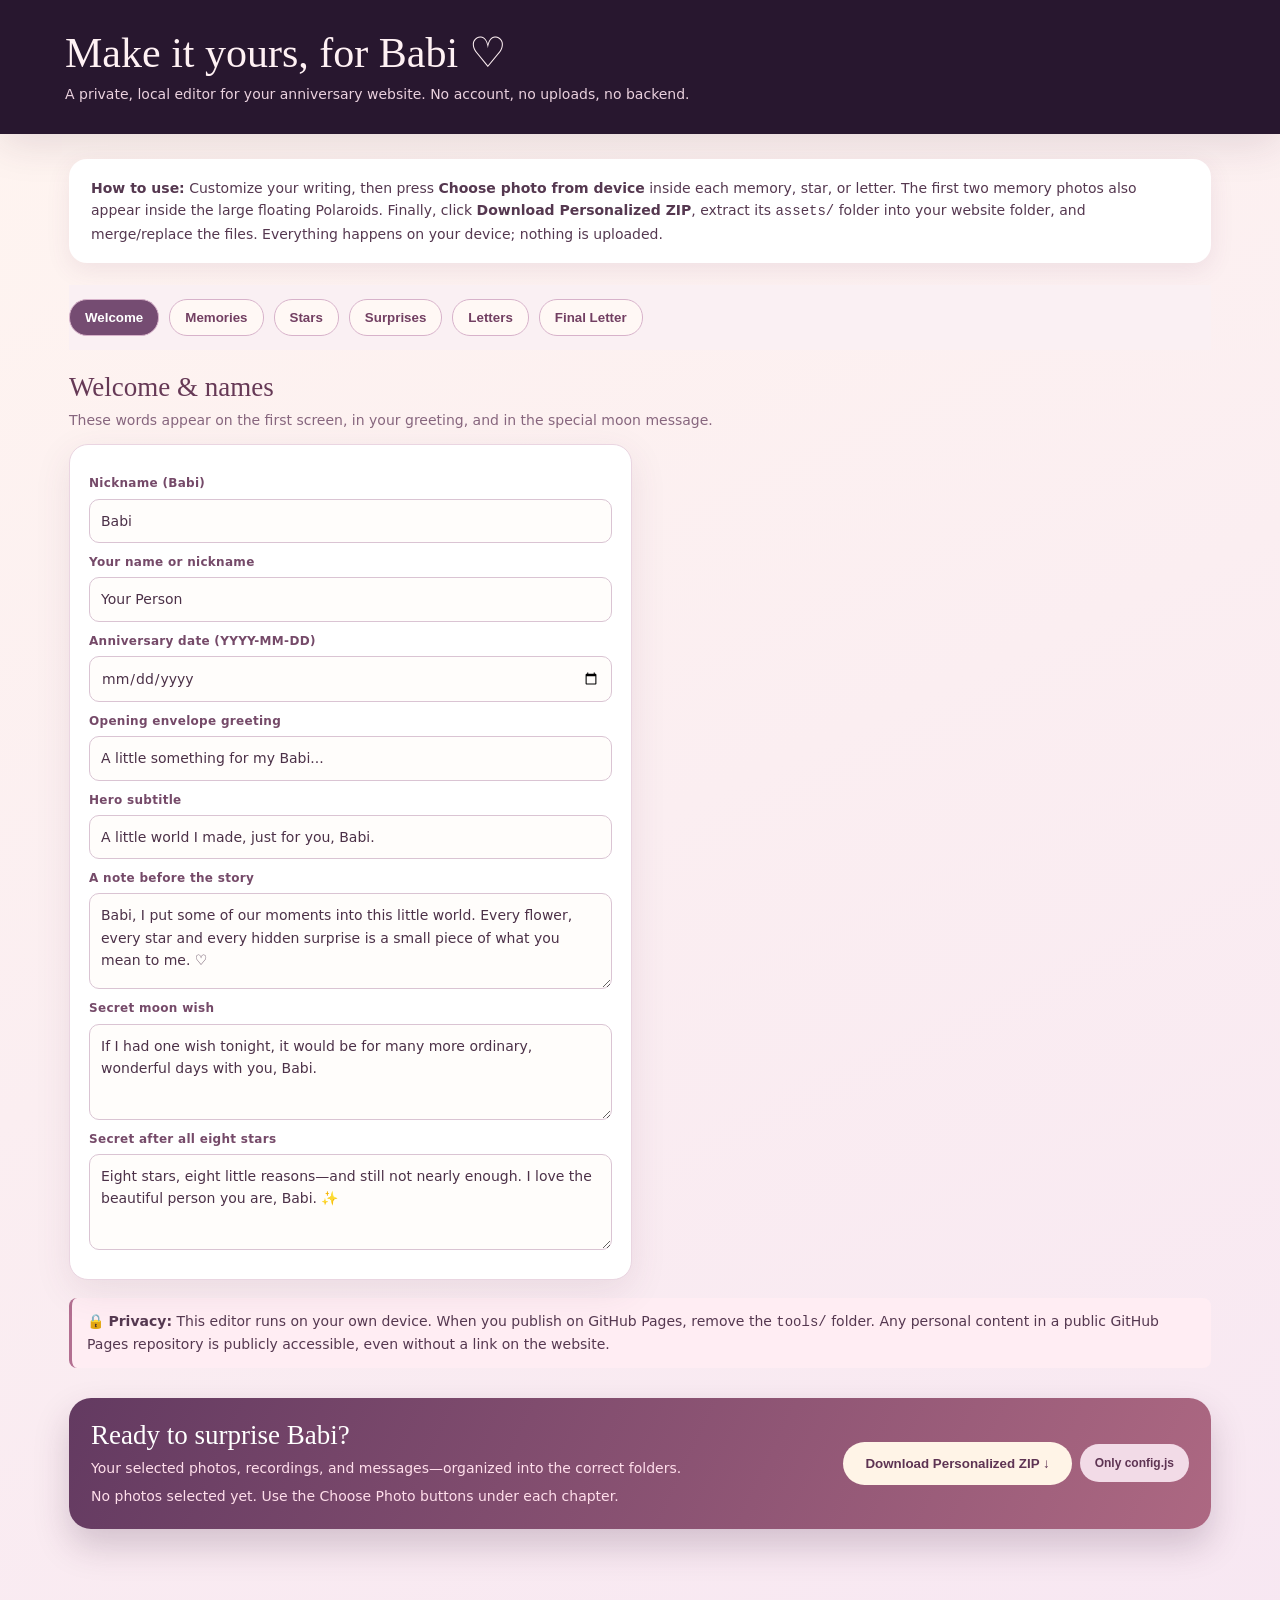
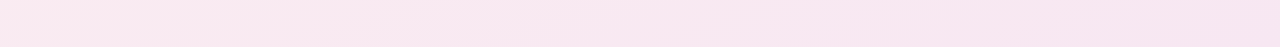
==== tools/personalize.html @ cafdb763 "Add files via upload" ====
<!doctype html>
<html lang="en">
<head>
<meta charset="utf-8"><meta name="viewport" content="width=device-width,initial-scale=1">
<meta name="robots" content="noindex,nofollow"><title>Personalize Babi's Anniversary Site</title>
<style>
:root{--night:#27172e;--rose:#efc7d6;--cream:#fff7f2;--ink:#553850;--muted:#876a81}
*{box-sizing:border-box}body{margin:0;background:linear-gradient(155deg,#fff5f0,#f7e7f2);font:14px/1.6 system-ui,"Segoe UI",sans-serif;color:var(--ink);min-height:100vh}.top{background:#28172f;color:#fff1f4;padding:28px max(22px,calc((100% - 1150px)/2));box-shadow:0 9px 40px #42213a22}.top h1{font:normal 42px/1.2 Georgia,serif;margin:0 0 5px}.top p{margin:0;color:#ead1de}.shell{max-width:1180px;margin:25px auto;padding:0 19px 45px}.steps{background:white;border-radius:18px;padding:18px 22px;margin:0 0 22px;box-shadow:0 7px 25px #6e3f6a19}.steps p{margin:0}.toolbar{display:flex;gap:10px;flex-wrap:wrap;position:sticky;top:0;background:#faf0f3e8;backdrop-filter:blur(13px);padding:14px 0;z-index:20}.tab{border:1px solid #d7b2ca;background:#fff8f5;border-radius:18px;padding:10px 15px;color:#723f62;cursor:pointer;font-weight:600}.tab[aria-selected=true]{background:#754c72;color:white}.panel{display:none}.panel.active{display:block}.intro{margin:0 0 13px;color:#87667e}.cards{display:grid;grid-template-columns:repeat(2,minmax(0,1fr));gap:16px}.edit-card,.basic{border:1px solid #ead5e1;border-radius:19px;padding:19px;background:#fff;box-shadow:0 11px 36px #5e37571a}.edit-card h3{font:normal 21px Georgia,serif;margin:0 0 12px;color:#663756}.group{display:flex;flex-direction:column;gap:5px;margin:10px 0}label{font-size:12px;letter-spacing:.3px;font-weight:650;color:#754a69}input,textarea,select{background:#fffdfb;border:1px solid #dac4d3;border-radius:10px;padding:10px 11px;font:inherit;color:#4c3148;width:100%;min-width:0}textarea{min-height:96px;resize:vertical}input:focus-visible,textarea:focus-visible,select:focus-visible{outline:3px solid #e3b3d1}small{color:var(--muted)}.editor-actions{display:flex;gap:9px;flex-wrap:wrap;margin:15px 0 10px}.action{border:0;background:#865b7d;color:white;border-radius:999px;padding:12px 19px;font-weight:650;cursor:pointer}.action.secondary{color:#754765;background:#ead5e2}.danger{border:1px solid #e5c1cc;background:#fff6f3;color:#a25370;border-radius:999px;padding:6px 14px;font-size:12px;cursor:pointer}.download{background:linear-gradient(115deg,#633a61,#ad6882);color:white;border-radius:22px;padding:22px;display:flex;align-items:center;justify-content:space-between;gap:18px;box-shadow:0 17px 35px #43244135;margin-top:30px;flex-wrap:wrap}.download h2{margin:0;font:normal 27px Georgia,serif}.download p{margin:6px 0 0;color:#ffdeeb}.download button{background:#fff4e7;color:#5e3453;border:0;border-radius:999px;padding:14px 22px;font-weight:800;cursor:pointer}.note{background:#ffedf3;border-left:3px solid #b36f91;padding:12px 15px;margin:18px 0;border-radius:8px}.photo-tip{display:block;margin-top:4px;color:#987189}.panel-title{font:normal 27px Georgia,serif;margin:22px 0 6px;color:#663956}.status{color:#7c476f;font-weight:600;min-height:22px}@media(max-width:700px){.top{padding:25px 20px}.top h1{font-size:33px}.cards{grid-template-columns:1fr}.toolbar{gap:7px}.tab{font-size:12px;padding:9px 12px}.download{align-items:stretch}.download button{width:100%}}
.media-tools{display:flex;gap:8px;align-items:center;flex-wrap:wrap;margin-top:6px}.media-picker{position:relative;display:inline-flex;align-items:center;justify-content:center;min-height:38px;padding:9px 14px;border-radius:10px;background:#fbe8f1;border:1px solid #d6a1bc;color:#854969;cursor:pointer;font-size:12px;letter-spacing:0;font-weight:750}.media-picker:hover{background:#f4d5e4}.media-file-input{position:absolute;inset:0;opacity:0;cursor:pointer}.selected-preview{display:flex;flex-wrap:wrap;gap:9px;margin-top:7px}.selected-tile{width:100px;display:flex;flex-direction:column;gap:4px}.selected-tile img,.existing-media-preview{width:100px;height:84px;object-fit:cover;object-position:center;border:2px solid white;border-radius:9px;box-shadow:0 3px 12px #4f264d24}.selected-tile span{display:grid;place-items:center;width:100px;height:84px;font-size:32px;background:#f5e4ed;border-radius:9px}.selected-tile small{font-size:9px;word-break:break-all;line-height:1.3}.existing-media{flex-basis:100%}.export-buttons{display:flex;gap:8px;align-items:center;flex-wrap:wrap}.download .quiet-export{background:#f2dbe7;font-size:12px;padding:12px 15px}.download button:disabled{opacity:.55;cursor:wait}.media-picker:focus-within{outline:3px solid #c288ae}.photo-tip{line-height:1.5}
@media(max-width:700px){.export-buttons{width:100%}.export-buttons button{width:100%}.media-picker{width:100%}}
</style>
<script src="../assets/js/config.js" defer></script>
<script src="editor.js" defer></script>
</head>
<body>
<header class="top"><h1>Make it yours, for Babi ♡</h1><p>A private, local editor for your anniversary website. No account, no uploads, no backend.</p></header>
<main class="shell">
 <section class="steps"><p><b>How to use:</b> Customize your writing, then press <b>Choose photo from device</b> inside each memory, star, or letter. The first two memory photos also appear inside the large floating Polaroids. Finally, click <b>Download Personalized ZIP</b>, extract its <code>assets/</code> folder into your website folder, and merge/replace the files. Everything happens on your device; nothing is uploaded.</p></section>
 <div class="toolbar" role="tablist" aria-label="Website chapters">
  <button class="tab" data-tab="basics" aria-selected="true" role="tab">Welcome</button>
  <button class="tab" data-tab="memories" role="tab">Memories</button>
  <button class="tab" data-tab="reasons" role="tab">Stars</button>
  <button class="tab" data-tab="gifts" role="tab">Surprises</button>
  <button class="tab" data-tab="openWhen" role="tab">Letters</button>
  <button class="tab" data-tab="final" role="tab">Final Letter</button>
 </div>
 <div id="editorPanels"></div>
 <p class="note">🔒 <b>Privacy:</b> This editor runs on your own device. When you publish on GitHub Pages, remove the <code>tools/</code> folder. Any personal content in a public GitHub Pages repository is publicly accessible, even without a link on the website.</p>
 <section class="download"><div><h2>Ready to surprise Babi?</h2><p>Your selected photos, recordings, and messages—organized into the correct folders.</p><p id="selectionStatus">No photos selected yet. Use the Choose Photo buttons under each chapter.</p></div><div class="export-buttons"><button type="button" id="downloadBundle">Download Personalized ZIP ↓</button><button type="button" id="downloadConfig" class="quiet-export">Only config.js</button></div></section>
 <p class="status" id="status" aria-live="polite"></p>
</main>
</body>
</html>
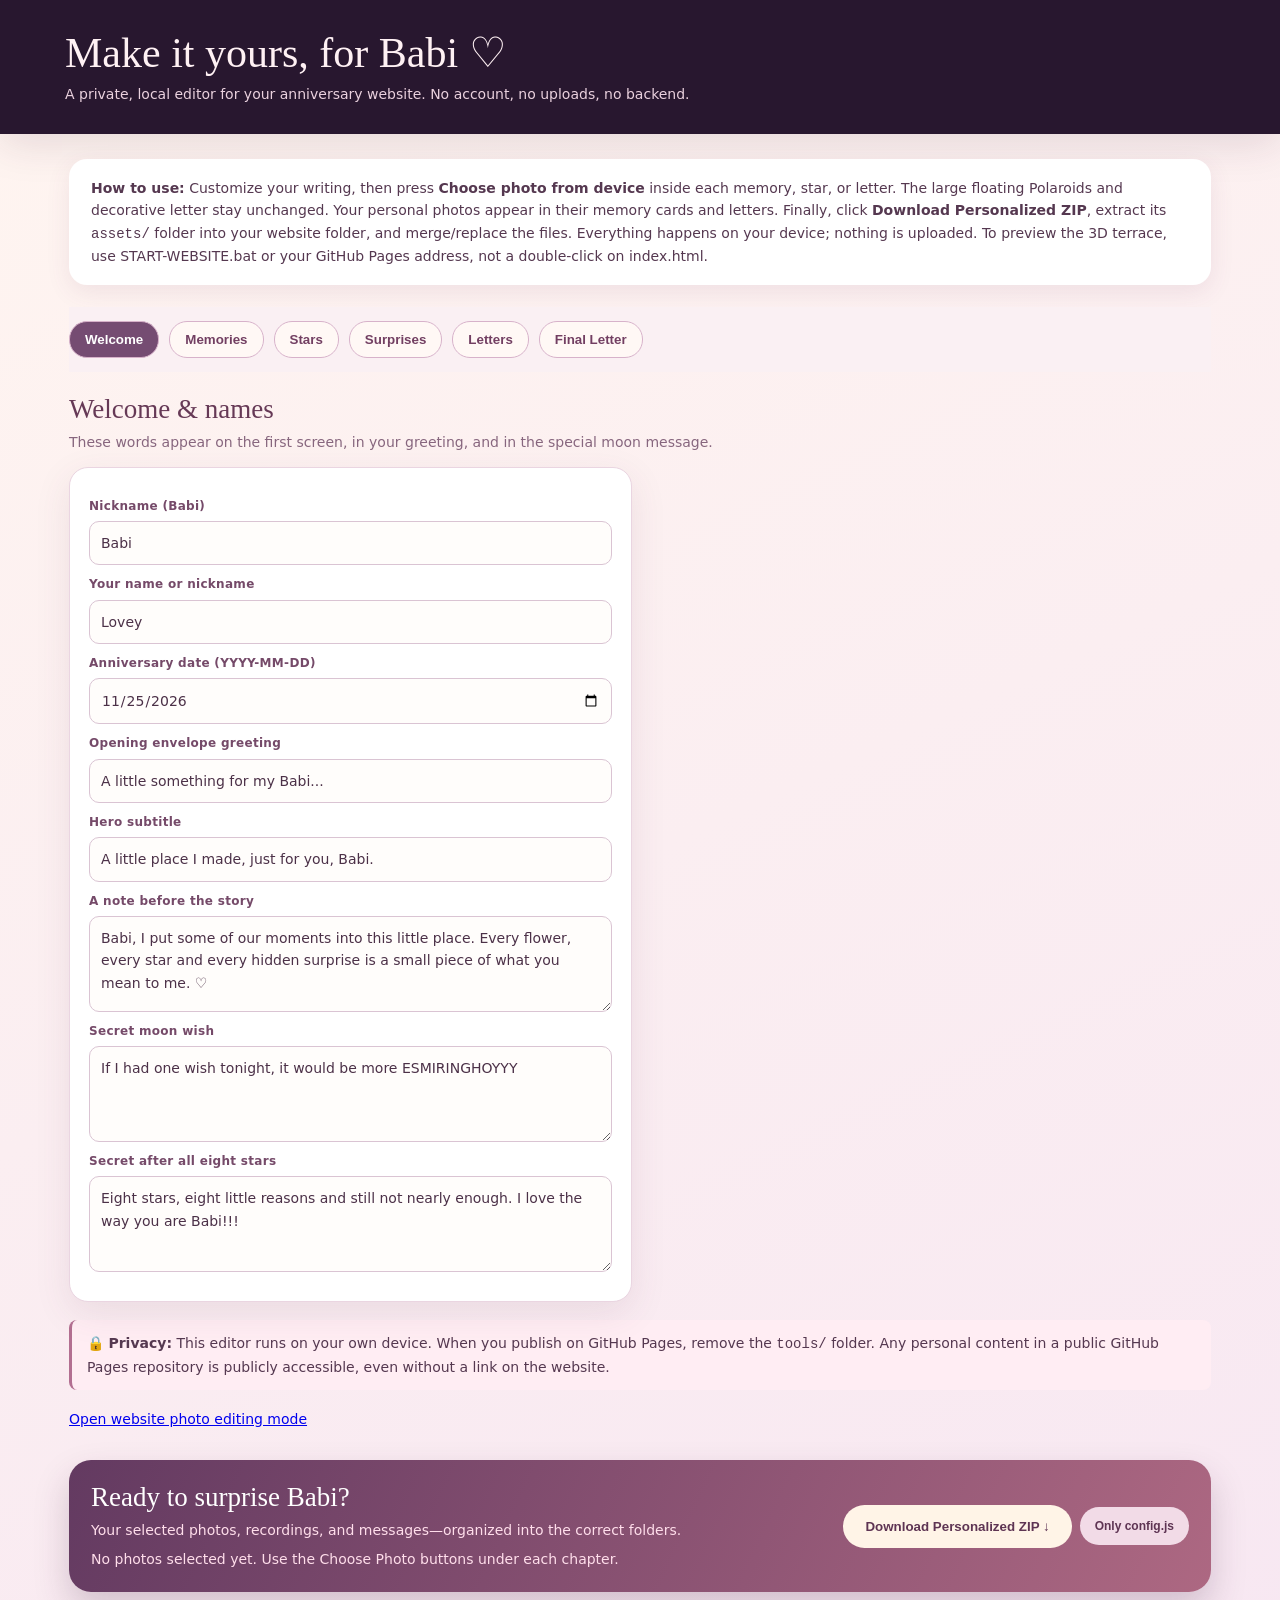
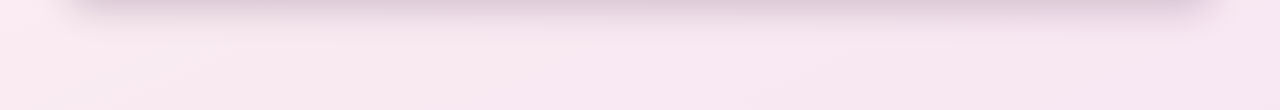
==== commit ab5097fe: "Add files via upload" ====
--- a/tools/personalize.html
+++ b/tools/personalize.html
@@ -15,7 +15,7 @@
 <body>
 <header class="top"><h1>Make it yours, for Babi ♡</h1><p>A private, local editor for your anniversary website. No account, no uploads, no backend.</p></header>
 <main class="shell">
- <section class="steps"><p><b>How to use:</b> Customize your writing, then press <b>Choose photo from device</b> inside each memory, star, or letter. The first two memory photos also appear inside the large floating Polaroids. Finally, click <b>Download Personalized ZIP</b>, extract its <code>assets/</code> folder into your website folder, and merge/replace the files. Everything happens on your device; nothing is uploaded.</p></section>
+ <section class="steps"><p><b>How to use:</b> Customize your writing, then press <b>Choose photo from device</b> inside each memory, star, or letter. The large floating Polaroids and decorative letter stay unchanged. Your personal photos appear in their memory cards and letters. Finally, click <b>Download Personalized ZIP</b>, extract its <code>assets/</code> folder into your website folder, and merge/replace the files. Everything happens on your device; nothing is uploaded. To preview the 3D terrace, use START-WEBSITE.bat or your GitHub Pages address, not a double-click on index.html.</p></section>
  <div class="toolbar" role="tablist" aria-label="Website chapters">
   <button class="tab" data-tab="basics" aria-selected="true" role="tab">Welcome</button>
   <button class="tab" data-tab="memories" role="tab">Memories</button>
@@ -26,6 +26,7 @@
  </div>
  <div id="editorPanels"></div>
  <p class="note">🔒 <b>Privacy:</b> This editor runs on your own device. When you publish on GitHub Pages, remove the <code>tools/</code> folder. Any personal content in a public GitHub Pages repository is publicly accessible, even without a link on the website.</p>
+ <p><a href="../index.html?edit=1">Open website photo editing mode</a></p>
  <section class="download"><div><h2>Ready to surprise Babi?</h2><p>Your selected photos, recordings, and messages—organized into the correct folders.</p><p id="selectionStatus">No photos selected yet. Use the Choose Photo buttons under each chapter.</p></div><div class="export-buttons"><button type="button" id="downloadBundle">Download Personalized ZIP ↓</button><button type="button" id="downloadConfig" class="quiet-export">Only config.js</button></div></section>
  <p class="status" id="status" aria-live="polite"></p>
 </main>
